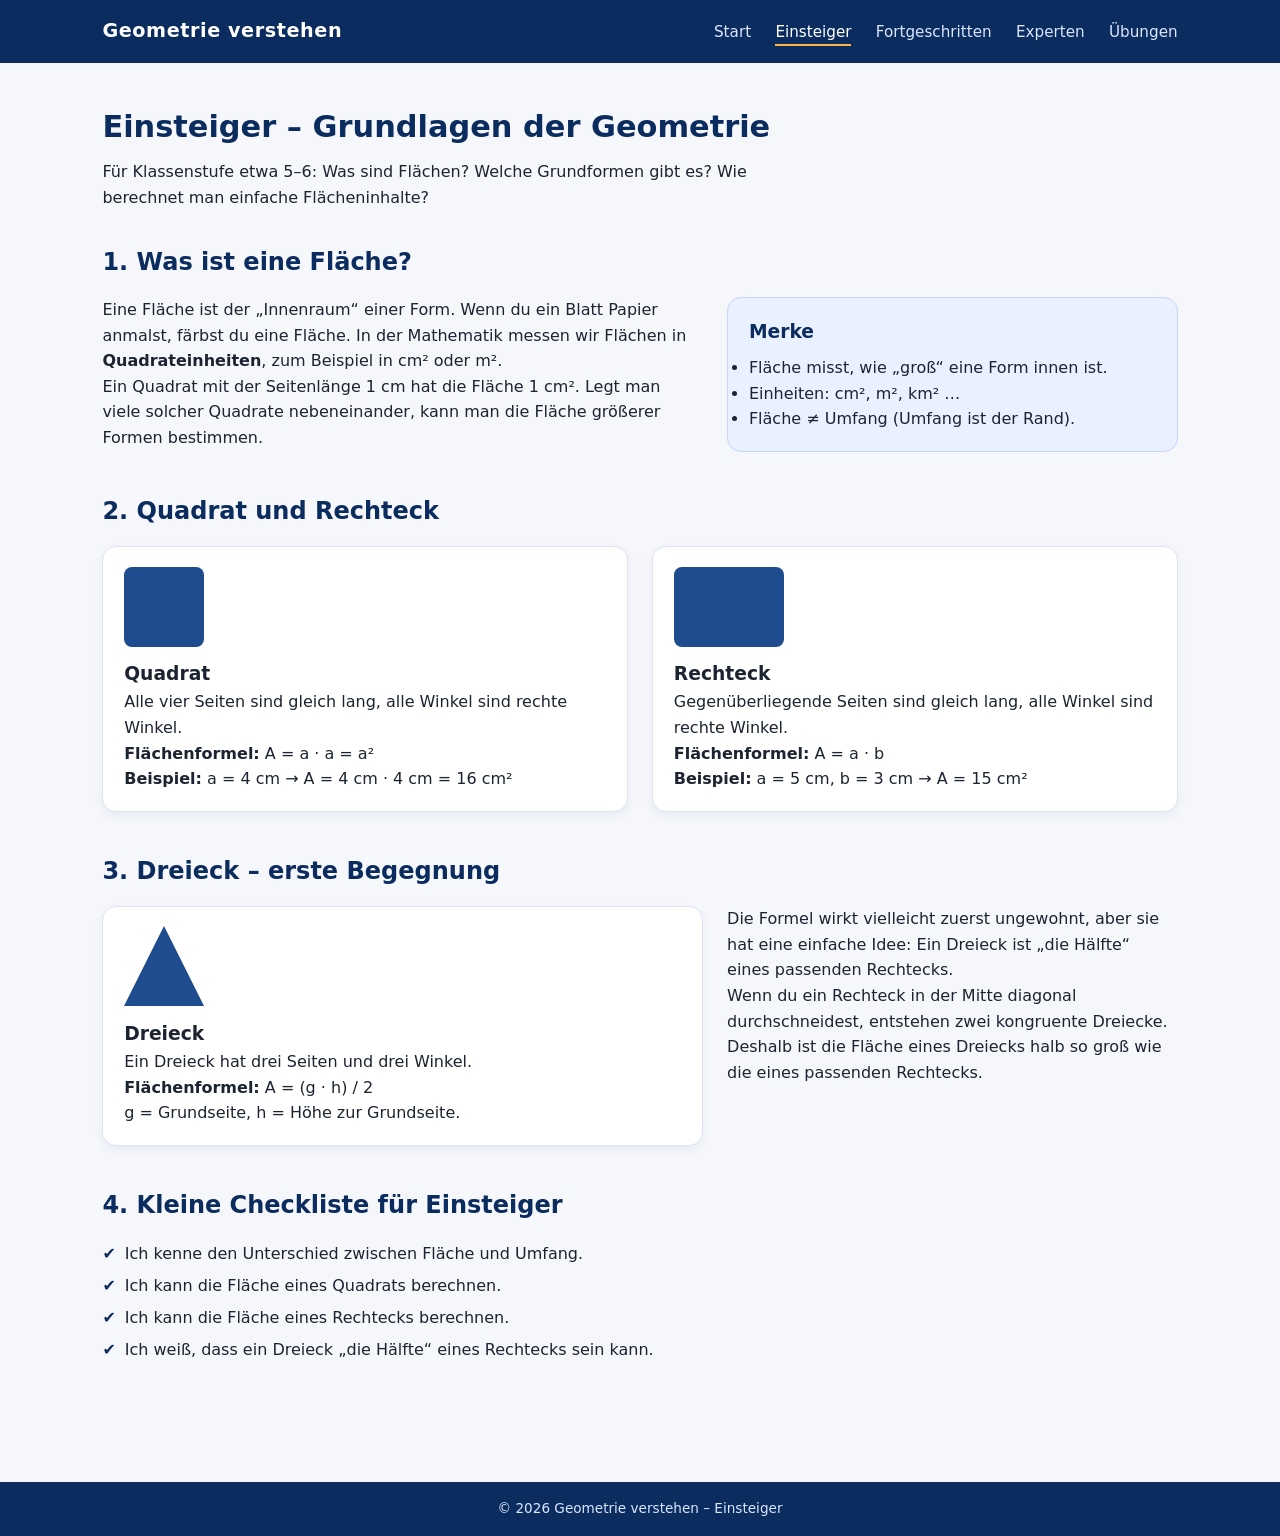
==== einsteiger.html @ 65469bf2 "Rename Einsteiger.html to einsteiger.html" ====
<!DOCTYPE html>
<html lang="de">
<head>
    <meta charset="UTF-8">
    <title>Einsteiger – Grundlagen der Geometrie</title>
    <link rel="stylesheet" href="style.css">
</head>
<body>
<header>
    <div class="logo">Geometrie verstehen</div>
    <nav>
        <a href="index.html">Start</a>
        <a href="einsteiger.html" class="active">Einsteiger</a>
        <a href="fortgeschritten.html">Fortgeschritten</a>
        <a href="experten.html">Experten</a>
        <a href="uebungen.html">Übungen</a>
    </nav>
</header>

<main>
    <section class="page-header">
        <h1>Einsteiger – Grundlagen der Geometrie</h1>
        <p>Für Klassenstufe etwa 5–6: Was sind Flächen? Welche Grundformen gibt es? 
           Wie berechnet man einfache Flächeninhalte?</p>
    </section>

    <section class="content-section">
        <h2>1. Was ist eine Fläche?</h2>
        <div class="flex-two">
            <div>
                <p>Eine Fläche ist der „Innenraum“ einer Form. 
                   Wenn du ein Blatt Papier anmalst, färbst du eine Fläche. 
                   In der Mathematik messen wir Flächen in <strong>Quadrateinheiten</strong>, 
                   zum Beispiel in cm² oder m².</p>
                <p>Ein Quadrat mit der Seitenlänge 1 cm hat die Fläche 1 cm². 
                   Legt man viele solcher Quadrate nebeneinander, 
                   kann man die Fläche größerer Formen bestimmen.</p>
            </div>
            <div class="highlight-box">
                <h3>Merke</h3>
                <ul>
                    <li>Fläche misst, wie „groß“ eine Form innen ist.</li>
                    <li>Einheiten: cm², m², km² …</li>
                    <li>Fläche ≠ Umfang (Umfang ist der Rand).</li>
                </ul>
            </div>
        </div>
    </section>

    <section class="content-section">
        <h2>2. Quadrat und Rechteck</h2>
        <div class="card-grid">
            <div class="shape-info-card">
                <div class="shape-visual square"></div>
                <h3>Quadrat</h3>
                <p>Alle vier Seiten sind gleich lang, alle Winkel sind rechte Winkel.</p>
                <p><strong>Flächenformel:</strong> A = a · a = a²</p>
                <p><strong>Beispiel:</strong> a = 4 cm → A = 4 cm · 4 cm = 16 cm²</p>
            </div>
            <div class="shape-info-card">
                <div class="shape-visual rectangle"></div>
                <h3>Rechteck</h3>
                <p>Gegenüberliegende Seiten sind gleich lang, alle Winkel sind rechte Winkel.</p>
                <p><strong>Flächenformel:</strong> A = a · b</p>
                <p><strong>Beispiel:</strong> a = 5 cm, b = 3 cm → A = 15 cm²</p>
            </div>
        </div>
    </section>

    <section class="content-section">
        <h2>3. Dreieck – erste Begegnung</h2>
        <div class="flex-two">
            <div class="shape-info-card">
                <div class="shape-visual triangle"></div>
                <h3>Dreieck</h3>
                <p>Ein Dreieck hat drei Seiten und drei Winkel.</p>
                <p><strong>Flächenformel:</strong> A = (g · h) / 2</p>
                <p>g = Grundseite, h = Höhe zur Grundseite.</p>
            </div>
            <div>
                <p>Die Formel wirkt vielleicht zuerst ungewohnt, 
                   aber sie hat eine einfache Idee: 
                   Ein Dreieck ist „die Hälfte“ eines passenden Rechtecks.</p>
                <p>Wenn du ein Rechteck in der Mitte diagonal durchschneidest, 
                   entstehen zwei kongruente Dreiecke. 
                   Deshalb ist die Fläche eines Dreiecks halb so groß wie die eines passenden Rechtecks.</p>
            </div>
        </div>
    </section>

    <section class="content-section">
        <h2>4. Kleine Checkliste für Einsteiger</h2>
        <ul class="checklist">
            <li><span>✔</span> Ich kenne den Unterschied zwischen Fläche und Umfang.</li>
            <li><span>✔</span> Ich kann die Fläche eines Quadrats berechnen.</li>
            <li><span>✔</span> Ich kann die Fläche eines Rechtecks berechnen.</li>
            <li><span>✔</span> Ich weiß, dass ein Dreieck „die Hälfte“ eines Rechtecks sein kann.</li>
        </ul>
    </section>
</main>

<footer>
    <p>© 2026 Geometrie verstehen – Einsteiger</p>
</footer>
</body>
</html>
---- style.css ----
/* Grundlayout */
* {
    box-sizing: border-box;
    margin: 0;
    padding: 0;
}

body {
    font-family: system-ui, -apple-system, BlinkMacSystemFont, "Segoe UI", sans-serif;
    background: #f5f7fb;
    color: #1b2430;
    line-height: 1.6;
}

/* Farben */
:root {
    --primary: #0b2c5f;      /* dunkles Blau */
    --primary-light: #1f4b8f;
    --accent: #ffb347;       /* warmes Akzent-Orange */
    --accent-soft: #ffe1b8;
    --bg-light: #ffffff;
    --border-soft: #dde3f0;
}

/* Header & Navigation */
header {
    background: var(--primary);
    color: #ffffff;
    padding: 1rem 8%;
    display: flex;
    align-items: center;
    justify-content: space-between;
}

.logo {
    font-weight: 700;
    font-size: 1.2rem;
    letter-spacing: 0.03em;
}

nav a {
    color: #dbe6ff;
    text-decoration: none;
    margin-left: 1.2rem;
    font-size: 0.95rem;
    padding-bottom: 0.2rem;
    border-bottom: 2px solid transparent;
    transition: color 0.2s ease, border-color 0.2s ease;
}

nav a:hover {
    color: #ffffff;
    border-color: var(--accent);
}

nav a.active {
    color: #ffffff;
    border-color: var(--accent);
}

/* Hauptbereiche */
main {
    padding: 2.5rem 8% 3rem;
}

.page-header {
    margin-bottom: 2rem;
}

.page-header h1 {
    font-size: 1.9rem;
    color: var(--primary);
    margin-bottom: 0.5rem;
}

.page-header p {
    max-width: 700px;
}

/* Startseite Hero */
.hero {
    display: grid;
    grid-template-columns: minmax(0, 2fr) minmax(0, 1.5fr);
    gap: 2rem;
    align-items: center;
    margin-bottom: 3rem;
}

.hero-text h1 {
    font-size: 2.2rem;
    color: var(--primary);
    margin-bottom: 1rem;
}

.hero-text p {
    max-width: 600px;
    margin-bottom: 1.5rem;
}

.btn-primary {
    display: inline-block;
    background: var(--accent);
    color: #3b2a10;
    padding: 0.7rem 1.4rem;
    border-radius: 999px;
    text-decoration: none;
    font-weight: 600;
    box-shadow: 0 4px 10px rgba(0,0,0,0.12);
    transition: transform 0.15s ease, box-shadow 0.15s ease, background 0.15s ease;
}

.btn-primary:hover {
    transform: translateY(-1px);
    box-shadow: 0 6px 14px rgba(0,0,0,0.16);
    background: #ffbf63;
}

/* Hero Grafik */
.hero-graphic {
    display: grid;
    grid-template-columns: repeat(2, 120px);
    grid-template-rows: repeat(2, 120px);
    gap: 1rem;
    justify-content: center;
}

.shape-card {
    background: var(--bg-light);
    border-radius: 16px;
    border: 1px solid var(--border-soft);
    display: flex;
    align-items: center;
    justify-content: center;
    box-shadow: 0 4px 10px rgba(11,44,95,0.08);
    position: relative;
    overflow: hidden;
}

.shape-card::after {
    content: "";
    position: absolute;
    inset: 0;
    opacity: 0;
    background: radial-gradient(circle at top left, rgba(255,179,71,0.25), transparent 60%);
    transition: opacity 0.2s ease;
}

.shape-card:hover::after {
    opacity: 1;
}

/* Formen in Hero */
.shape-card.square {
    background-image: linear-gradient(135deg, #1f4b8f 0%, #0b2c5f 100%);
}

.shape-card.rectangle {
    background-image: linear-gradient(135deg, #0b2c5f 0%, #1f4b8f 100%);
}

.shape-card.circle {
    background-image: radial-gradient(circle, #1f4b8f 0%, #0b2c5f 70%);
}

.shape-card.triangle {
    background-image: linear-gradient(135deg, #0b2c5f 0%, #1f4b8f 100%);
}

/* Level-Karten */
.levels {
    margin-bottom: 3rem;
}

.levels h2 {
    margin-bottom: 1.5rem;
    color: var(--primary);
}

.card-grid {
    display: grid;
    grid-template-columns: repeat(auto-fit, minmax(230px, 1fr));
    gap: 1.5rem;
}

.info-card {
    background: var(--bg-light);
    border-radius: 14px;
    padding: 1.2rem 1.3rem;
    border: 1px solid var(--border-soft);
    box-shadow: 0 4px 10px rgba(11,44,95,0.06);
    transition: transform 0.15s ease, box-shadow 0.15s ease, border-color 0.15s ease;
    text-decoration: none;
    color: inherit;
    position: relative;
}

.info-card:hover {
    transform: translateY(-2px);
    box-shadow: 0 8px 18px rgba(11,44,95,0.12);
    border-color: var(--accent);
}

.info-card h3 {
    margin-bottom: 0.4rem;
    color: var(--primary);
}

.info-card p {
    font-size: 0.95rem;
}

.tag {
    display: inline-block;
    margin-top: 0.6rem;
    font-size: 0.8rem;
    background: var(--accent-soft);
    color: #5a3b10;
    padding: 0.2rem 0.6rem;
    border-radius: 999px;
}

/* Warum-Mathe-Abschnitt */
.why-math h2 {
    margin-bottom: 1rem;
    color: var(--primary);
}

.flex-two {
    display: grid;
    grid-template-columns: minmax(0, 2fr) minmax(0, 1.5fr);
    gap: 1.5rem;
    align-items: flex-start;
}

.highlight-box {
    background: #e9f0ff;
    border-radius: 14px;
    padding: 1.2rem 1.3rem;
    border: 1px solid #c7d4ff;
}

.highlight-box h3 {
    margin-bottom: 0.5rem;
    color: var(--primary);
}

/* Inhaltliche Abschnitte */
.content-section {
    margin-bottom: 2.5rem;
}

.content-section h2 {
    margin-bottom: 1rem;
    color: var(--primary);
}

/* Formen-Visuals auf Unterseiten */
.shape-info-card {
    background: var(--bg-light);
    border-radius: 14px;
    padding: 1.2rem 1.3rem;
    border: 1px solid var(--border-soft);
    box-shadow: 0 4px 10px rgba(11,44,95,0.06);
}

.shape-visual {
    width: 80px;
    height: 80px;
    margin-bottom: 0.8rem;
    position: relative;
}

/* Quadrat */
.shape-visual.square {
    background: var(--primary-light);
    border-radius: 8px;
}

/* Rechteck */
.shape-visual.rectangle {
    background: var(--primary-light);
    border-radius: 8px;
    width: 110px;
}

/* Kreis */
.shape-visual.circle {
    background: var(--primary-light);
    border-radius: 50%;
}

/* Dreieck (CSS) */
.shape-visual.triangle {
    width: 0;
    height: 0;
    border-left: 40px solid transparent;
    border-right: 40px solid transparent;
    border-bottom: 80px solid var(--primary-light);
}

/* Checklisten */
.checklist {
    list-style: none;
}

.checklist li {
    display: flex;
    align-items: flex-start;
    margin-bottom: 0.4rem;
}

.checklist li span {
    display: inline-block;
    width: 1.4rem;
    color: var(--primary);
    font-weight: 700;
}

/* Übungen */
.exercise {
    background: var(--bg-light);
    border-radius: 14px;
    padding: 1.1rem 1.2rem;
    border: 1px solid var(--border-soft);
    margin-bottom: 1rem;
}

.exercise h3 {
    margin-bottom: 0.3rem;
    color: var(--primary);
}

.exercise details {
    margin-top: 0.4rem;
}

.exercise summary {
    cursor: pointer;
    color: var(--primary-light);
}

/* Footer */
footer {
    background: #0b2c5f;
    color: #dbe6ff;
    text-align: center;
    padding: 1rem 8%;
    font-size: 0.85rem;
    margin-top: 2rem;
}

/* Responsives Design */
@media (max-width: 900px) {
    .hero {
        grid-template-columns: 1fr;
    }

    .hero-graphic {
        order: -1;
        margin-bottom: 1rem;
    }

    .flex-two {
        grid-template-columns: 1fr;
    }

    header {
        flex-direction: column;
        align-items: flex-start;
        gap: 0.6rem;
    }

    nav a {
        margin-left: 0.6rem;
        margin-right: 0.6rem;
    }
}
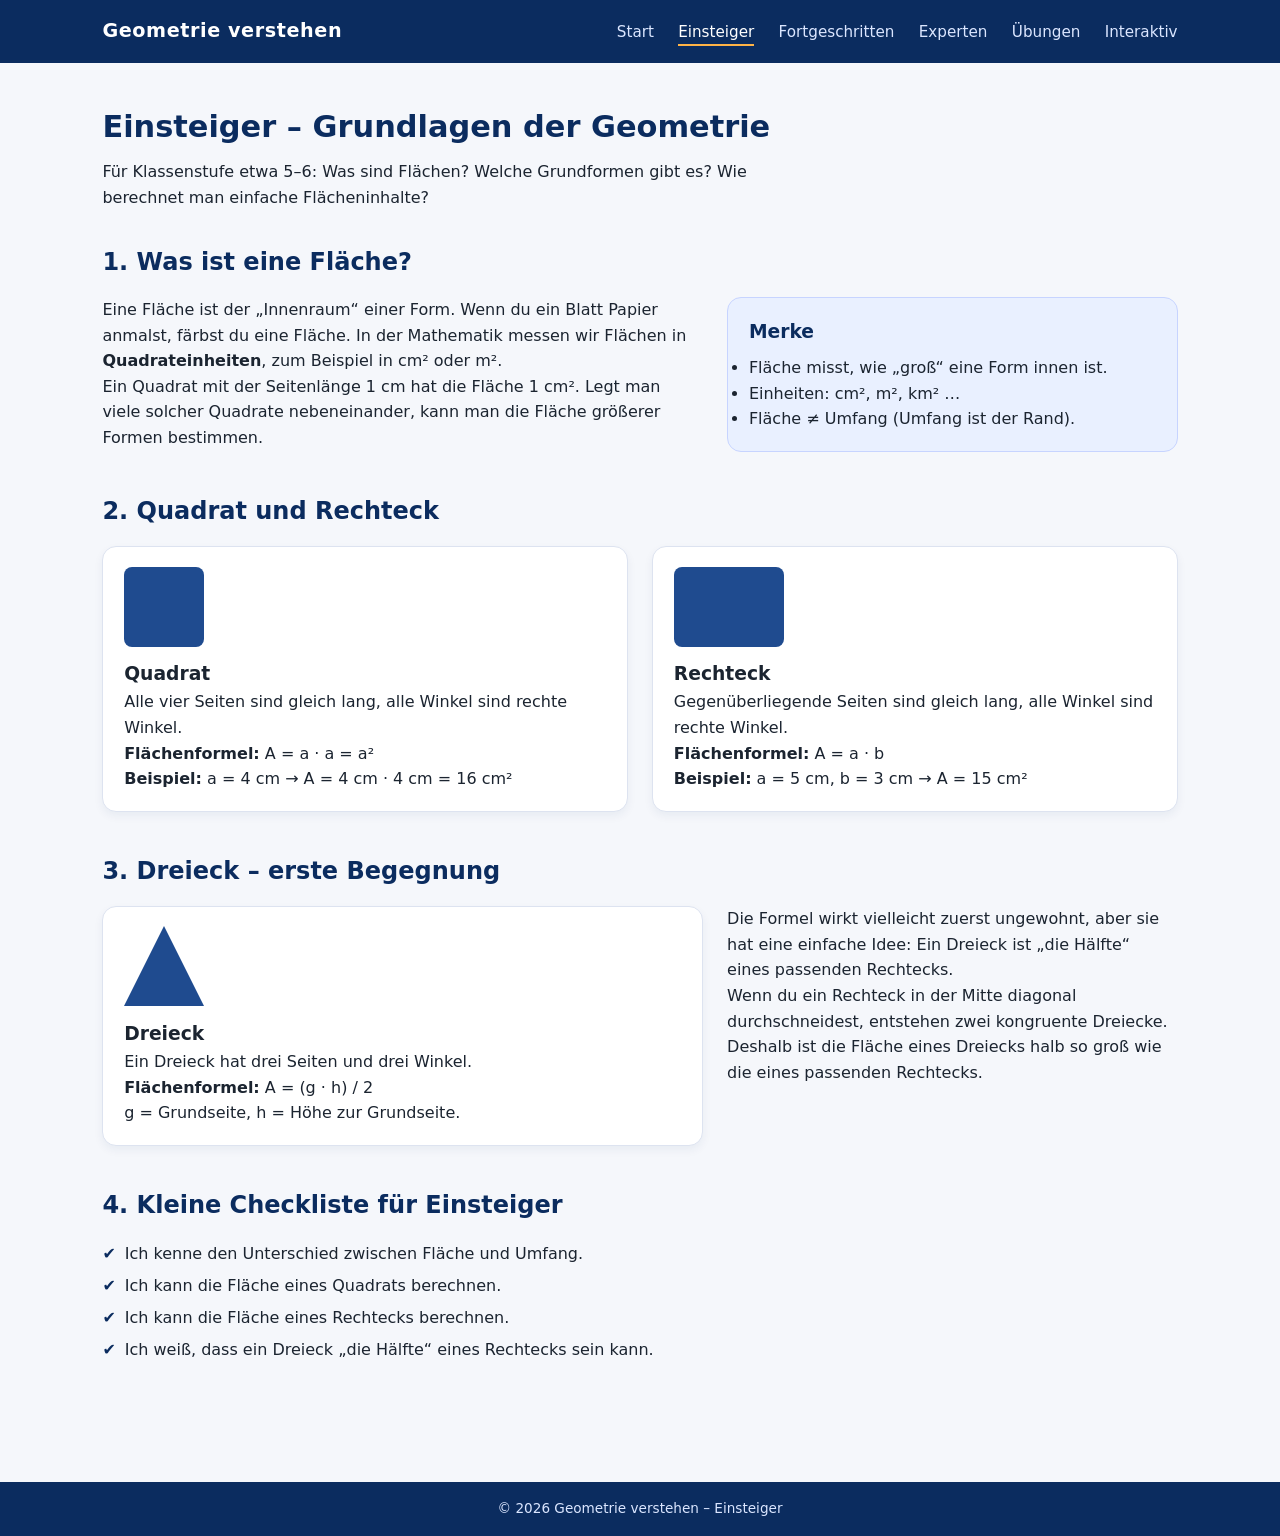
==== commit 280b36e9: "Update einsteiger.html" ====
--- a/einsteiger.html
+++ b/einsteiger.html
@@ -14,6 +14,8 @@
         <a href="fortgeschritten.html">Fortgeschritten</a>
         <a href="experten.html">Experten</a>
         <a href="uebungen.html">Übungen</a>
+        <a href="uebungen_interaktiv.html">Interaktiv</a>
+
     </nav>
 </header>
 
